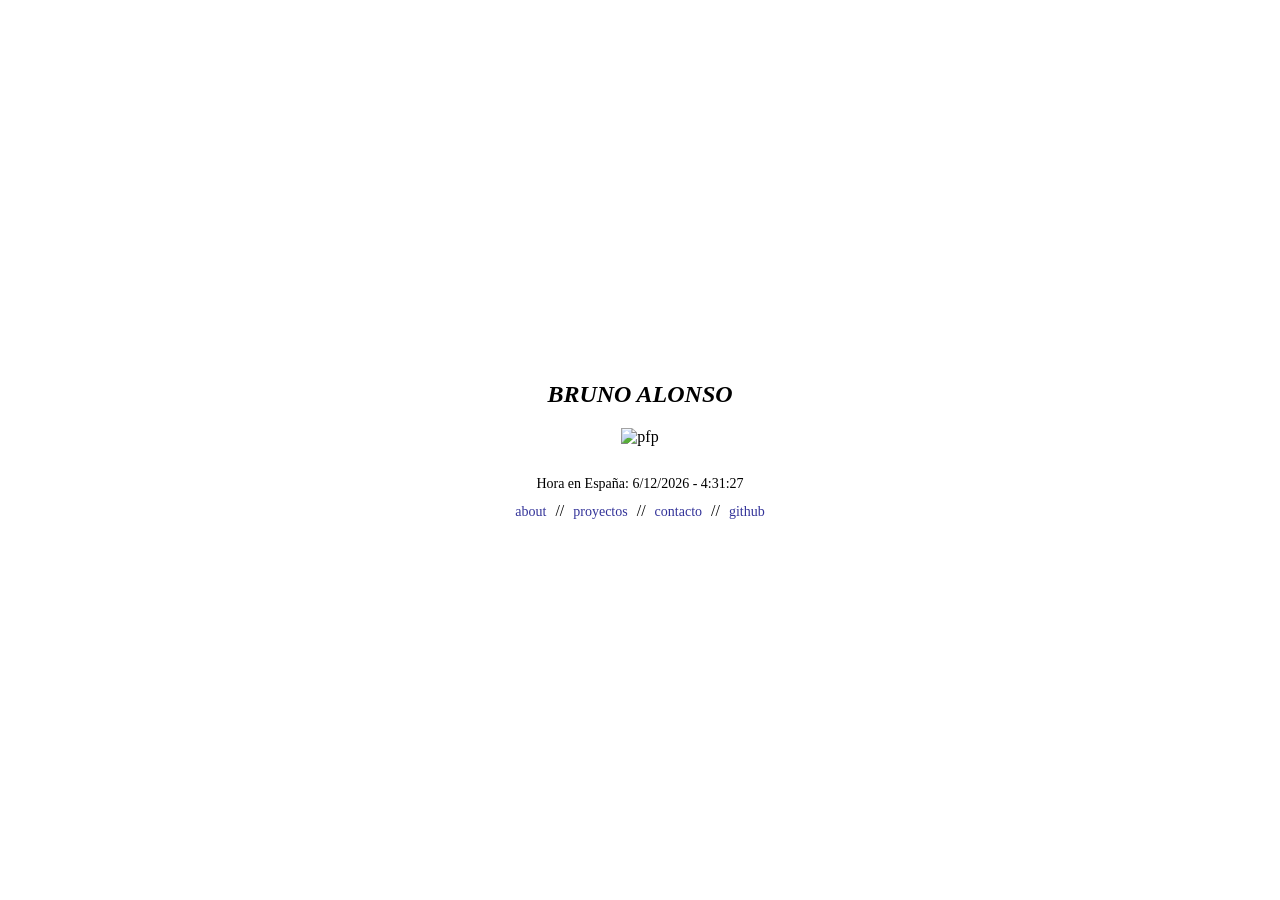
==== index.html @ a0c5d6df "fixed links contacto" ====
<!DOCTYPE html>
<html lang="es">
<head>
  <meta charset="UTF-8">
  <title>Index - Bruno Alonso</title>
  <style>
    html, body { height: 100%; margin: 0; font-family: Georgia, serif; }
    table      { width: 100%; height: 100%; text-align: center; }
    img        { width: 250px; margin: 20px 0; }
    .nombre    { font-weight: bold; font-size: 24px; font-style: italic; }
    .hora      { margin: 10px 0; font-size: 14px; }
    .links a   { color: #333399; text-decoration: none; margin: 0 5px; font-size: 14px; }
    .links a:hover { text-decoration: underline; }
  </style>
</head>
<body>

<table>
  <tr><td>

    <div class="nombre">BRUNO ALONSO</div>

    <img src="https://avatars.githubusercontent.com/u/91563229?v=4" alt="pfp">

    <div class="hora" id="hora"></div>

    <div class="links">
      <a href="about.html">about</a> //
      <a href="proyectos.html">proyectos</a> //
      <a href="https://www.linkedin.com/in/bruno-alonso-pujol-b14171262/">contacto</a> //
      <a href="https://github.com/bait-py" target="_blank">github</a>
    </div>

  </td></tr>
</table>

<script>
  function actualizarHora() {
    const ahora = new Date();
    const opciones = { timeZone: 'Europe/Madrid', hour12: false };
    document.getElementById('hora').textContent =
            `Hora en España: ${ahora.toLocaleDateString('es-ES', opciones)} - ${ahora.toLocaleTimeString('es-ES', opciones)}`;
  }
  actualizarHora();
  setInterval(actualizarHora, 1000);
</script>

</body>
</html>
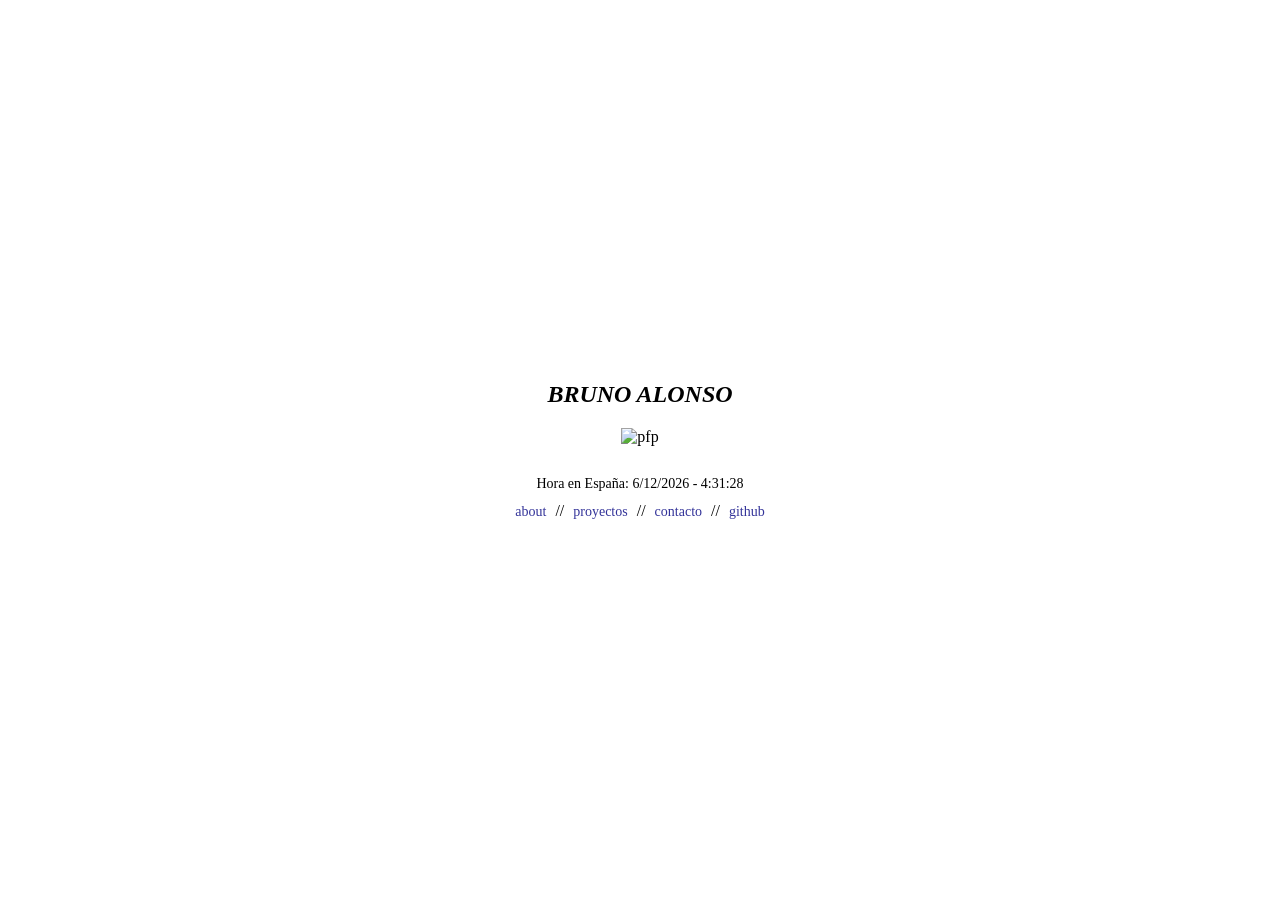
==== commit aa8edfa4: "fixed target blank on contact link" ====
--- a/index.html
+++ b/index.html
@@ -27,7 +27,7 @@
     <div class="links">
       <a href="about.html">about</a> //
       <a href="proyectos.html">proyectos</a> //
-      <a href="https://www.linkedin.com/in/bruno-alonso-pujol-b14171262/">contacto</a> //
+      <a href="https://www.linkedin.com/in/bruno-alonso-pujol-b14171262/" target="_blank">contacto</a> //
       <a href="https://github.com/bait-py" target="_blank">github</a>
     </div>
 
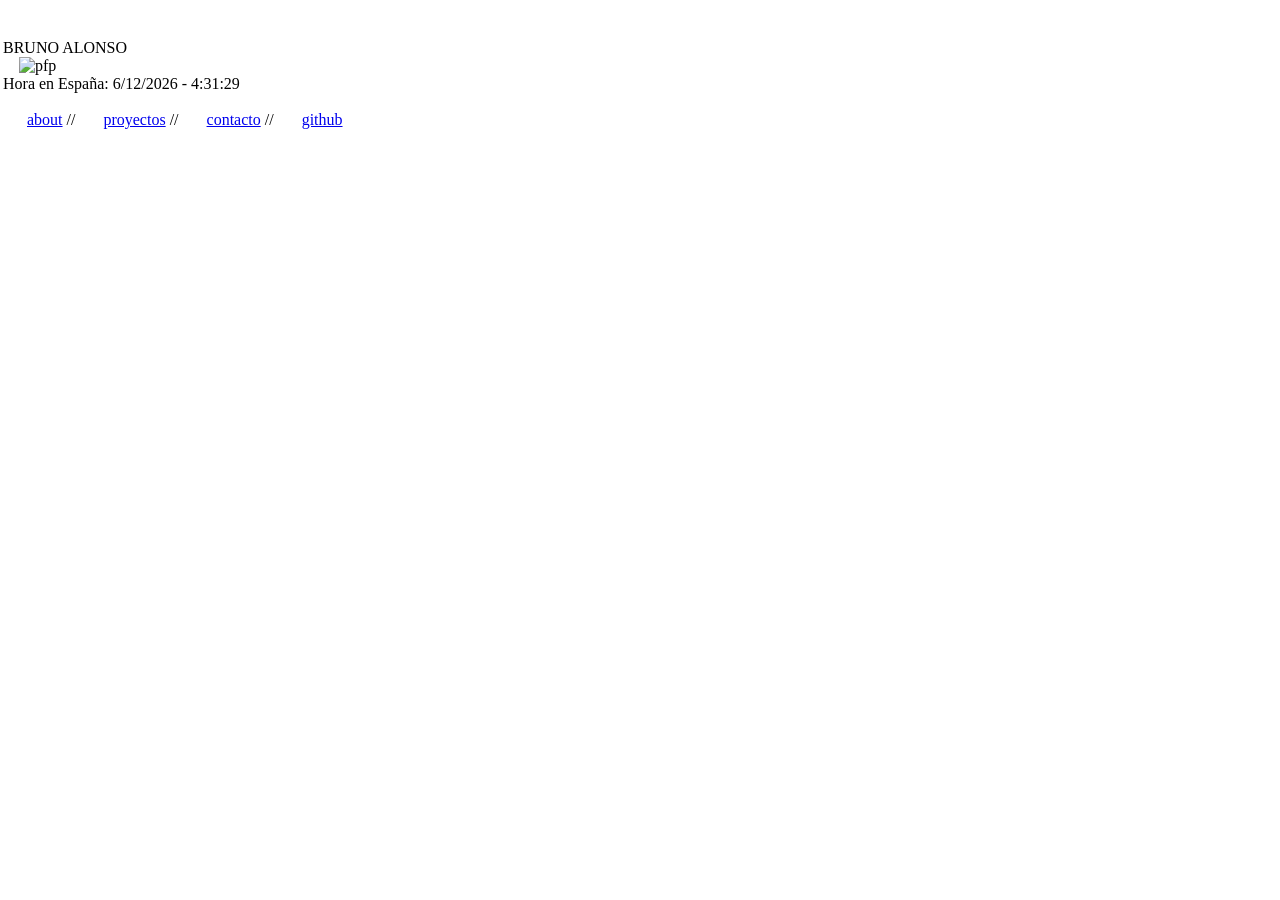
==== commit a41be0f8: "Update index.html" ====
--- a/index.html
+++ b/index.html
@@ -1,48 +1,48 @@
 <!DOCTYPE html>
 <html lang="es">
 <head>
-  <meta charset="UTF-8">
-  <title>Index - Bruno Alonso</title>
-  <style>
-    html, body { height: 100%; margin: 0; font-family: Georgia, serif; }
-    table      { width: 100%; height: 100%; text-align: center; }
-    img        { width: 250px; margin: 20px 0; }
-    .nombre    { font-weight: bold; font-size: 24px; font-style: italic; }
-    .hora      { margin: 10px 0; font-size: 14px; }
-    .links a   { color: #333399; text-decoration: none; margin: 0 5px; font-size: 14px; }
-    .links a:hover { text-decoration: underline; }
-  </style>
+  <meta charset="UTF-8">
+  <title>Index - Bruno Alonso</title>
+  <style>
+    html, body { height: 100%; margin: 0; font-family: Georgia, serif; }
+    table      { width: 100%; height: 100%; text-align: center; }
+    img        { width: 250px; margin: 20px 0; }
+    .nombre    { font-weight: bold; font-size: 24px; font-style: italic; }
+    .hora      { margin: 10px 0; font-size: 14px; }
+    .links a   { color: #333399; text-decoration: none; margin: 0 5px; font-size: 14px; }
+    .links a:hover { text-decoration: underline; }
+  </style>
 </head>
 <body>
 
 <table>
-  <tr><td>
+  <tr><td>
 
-    <div class="nombre">BRUNO ALONSO</div>
+    <div class="nombre">BRUNO ALONSO</div>
 
-    <img src="https://avatars.githubusercontent.com/u/91563229?v=4" alt="pfp">
+    <img src="https://avatars.githubusercontent.com/u/91563229?v=4" alt="pfp">
 
-    <div class="hora" id="hora"></div>
+    <div class="hora" id="hora"></div>
 
-    <div class="links">
-      <a href="about.html">about</a> //
-      <a href="proyectos.html">proyectos</a> //
-      <a href="https://www.linkedin.com/in/bruno-alonso-pujol-b14171262/" target="_blank">contacto</a> //
-      <a href="https://github.com/bait-py" target="_blank">github</a>
-    </div>
+    <div class="links">
+      <a href="about.html">about</a> //
+      <a href="proyectos.html">proyectos</a> //
+      <a href="https://www.linkedin.com/in/bruno-alonso-pujol-b14171262/" target="_blank">contacto</a> //
+      <a href="https://github.com/bait-py" target="_blank">github</a>
+    </div>
 
-  </td></tr>
+  </td></tr>
 </table>
 
 <script>
-  function actualizarHora() {
-    const ahora = new Date();
-    const opciones = { timeZone: 'Europe/Madrid', hour12: false };
-    document.getElementById('hora').textContent =
-            `Hora en España: ${ahora.toLocaleDateString('es-ES', opciones)} - ${ahora.toLocaleTimeString('es-ES', opciones)}`;
-  }
-  actualizarHora();
-  setInterval(actualizarHora, 1000);
+  function actualizarHora() {
+    const ahora = new Date();
+    const opciones = { timeZone: 'Europe/Madrid', hour12: false };
+    document.getElementById('hora').textContent =
+            `Hora en España: ${ahora.toLocaleDateString('es-ES', opciones)} - ${ahora.toLocaleTimeString('es-ES', opciones)}`;
+  }
+  actualizarHora();
+  setInterval(actualizarHora, 1000);
 </script>
 
 </body>
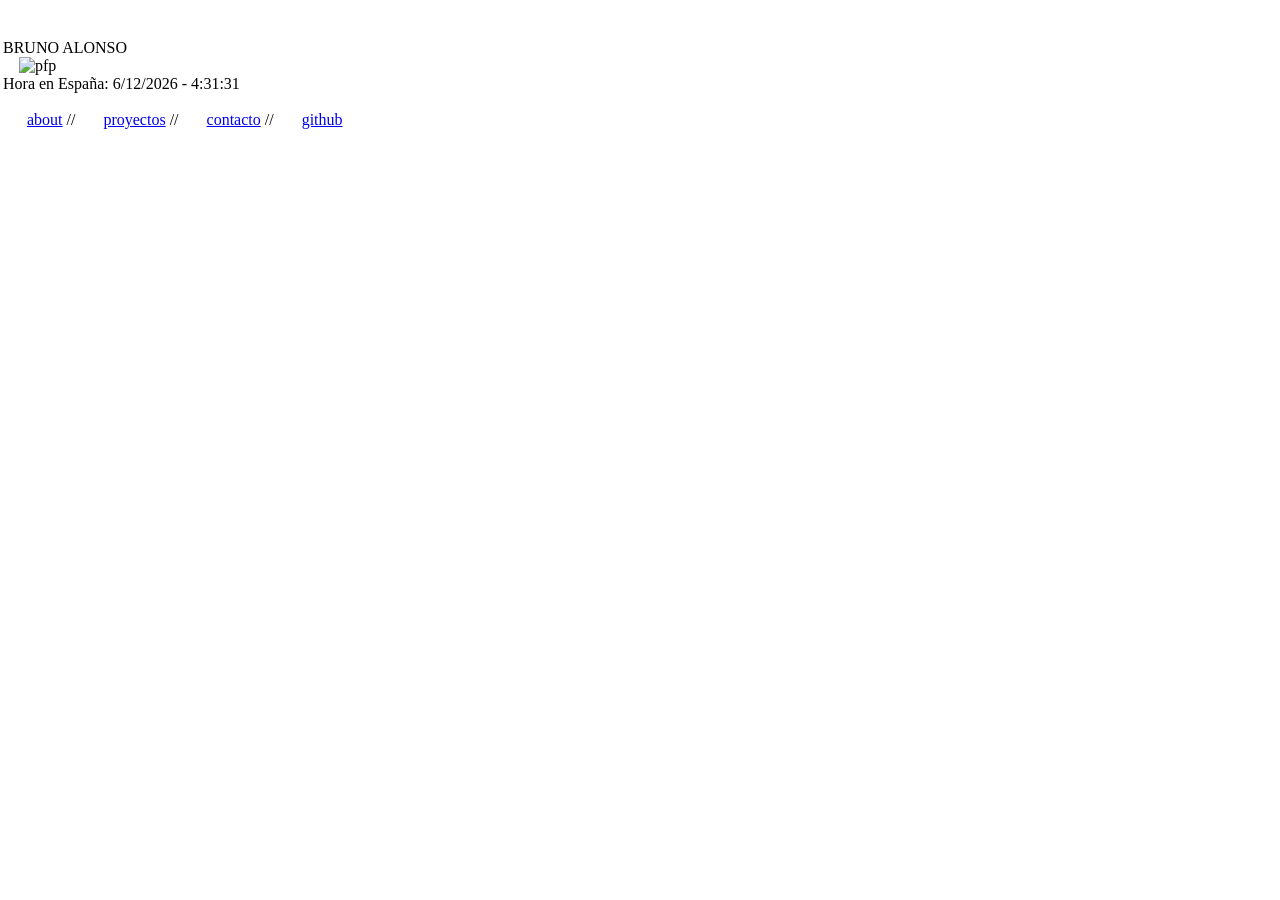
==== commit d2575381: "Fix HTML encoding issues in index.html" ====
--- a/index.html
+++ b/index.html
@@ -18,7 +18,7 @@
 <table>
   <tr><td>
 
-    <div class="nombre">BRUNO ALONSO</div>
+    <div class="nombre">BRUNO ALONSO</div> 
 
     <img src="https://avatars.githubusercontent.com/u/91563229?v=4" alt="pfp">
 
@@ -47,3 +47,4 @@
 
 </body>
 </html>
+
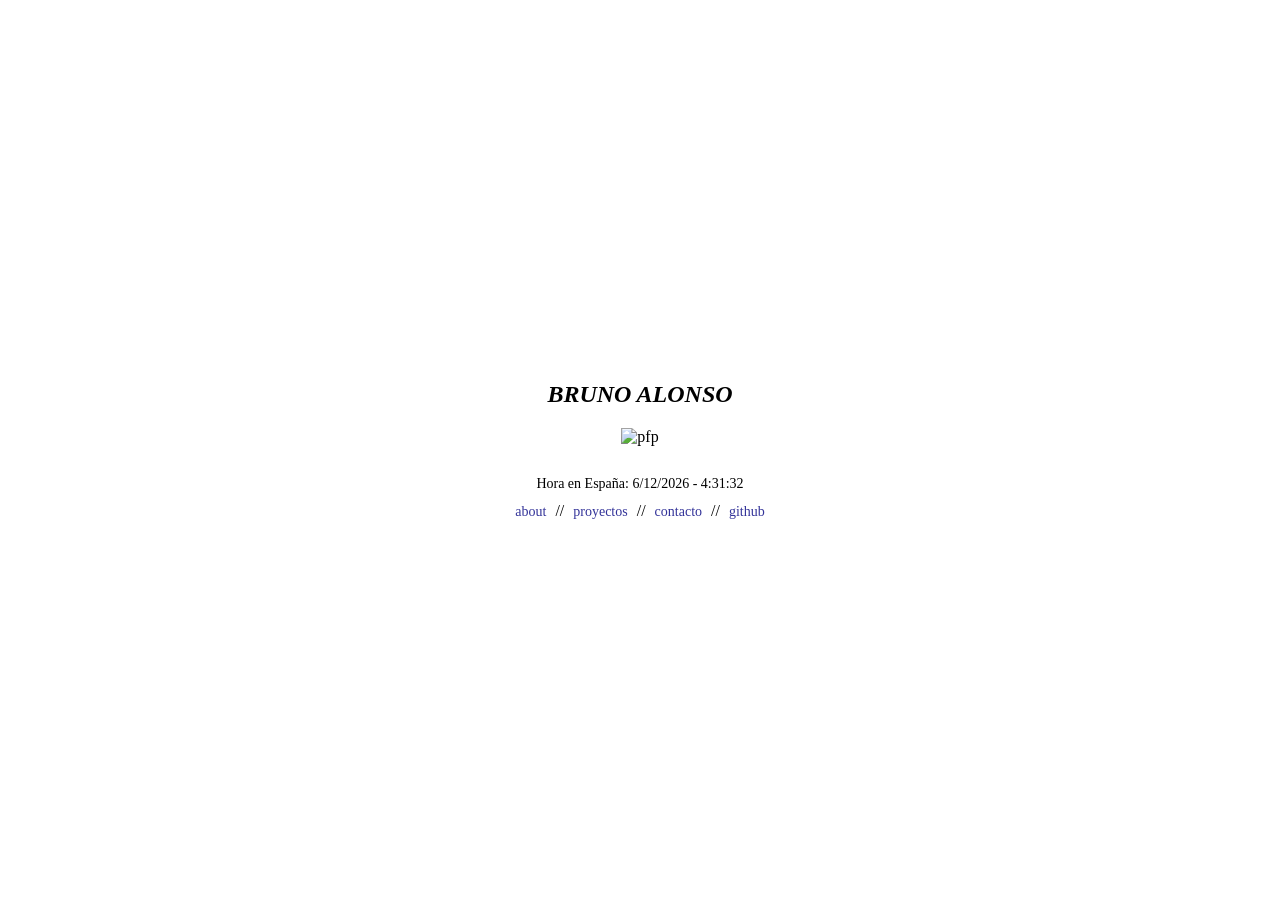
==== commit 4e0d7d35: "Refactor HTML structure and improve formatting in about.html, index.html, and proyectos.html" ====
--- a/index.html
+++ b/index.html
@@ -1,48 +1,43 @@
 <!DOCTYPE html>
 <html lang="es">
 <head>
-  <meta charset="UTF-8">
-  <title>Index - Bruno Alonso</title>
-  <style>
-    html, body { height: 100%; margin: 0; font-family: Georgia, serif; }
-    table      { width: 100%; height: 100%; text-align: center; }
-    img        { width: 250px; margin: 20px 0; }
-    .nombre    { font-weight: bold; font-size: 24px; font-style: italic; }
-    .hora      { margin: 10px 0; font-size: 14px; }
-    .links a   { color: #333399; text-decoration: none; margin: 0 5px; font-size: 14px; }
-    .links a:hover { text-decoration: underline; }
-  </style>
+    <meta charset="UTF-8">
+    <title>Index - Bruno Alonso</title>
+    <style>
+        html, body { height: 100%; margin: 0; font-family: Georgia, serif; }
+        table      { width: 100%; height: 100%; text-align: center; }
+        img        { width: 250px; margin: 20px 0; }
+        .nombre    { font-weight: bold; font-size: 24px; font-style: italic; }
+        .hora      { margin: 10px 0; font-size: 14px; }
+        .links a   { color: #333399; text-decoration: none; margin: 0 5px; font-size: 14px; }
+        .links a:hover { text-decoration: underline; }
+    </style>
 </head>
 <body>
 
 <table>
-  <tr><td>
-
-    <div class="nombre">BRUNO ALONSO</div> 
-
-    <img src="https://avatars.githubusercontent.com/u/91563229?v=4" alt="pfp">
-
-    <div class="hora" id="hora"></div>
-
-    <div class="links">
-      <a href="about.html">about</a> //
-      <a href="proyectos.html">proyectos</a> //
-      <a href="https://www.linkedin.com/in/bruno-alonso-pujol-b14171262/" target="_blank">contacto</a> //
-      <a href="https://github.com/bait-py" target="_blank">github</a>
-    </div>
-
-  </td></tr>
+    <tr><td>
+        <div class="nombre">BRUNO ALONSO</div> 
+        <img src="https://avatars.githubusercontent.com/u/91563229?v=4" alt="pfp">
+        <div class="hora" id="hora"></div>
+        <div class="links">
+            <a href="about.html">about</a> //
+            <a href="proyectos.html">proyectos</a> //
+            <a href="https://www.linkedin.com/in/bruno-alonso-pujol-b14171262/" target="_blank">contacto</a> //
+            <a href="https://github.com/bait-py" target="_blank">github</a>
+        </div>
+    </td></tr>
 </table>
 
 <script>
-  function actualizarHora() {
-    const ahora = new Date();
-    const opciones = { timeZone: 'Europe/Madrid', hour12: false };
-    document.getElementById('hora').textContent =
-            `Hora en España: ${ahora.toLocaleDateString('es-ES', opciones)} - ${ahora.toLocaleTimeString('es-ES', opciones)}`;
-  }
-  actualizarHora();
-  setInterval(actualizarHora, 1000);
+    function actualizarHora() {
+        const ahora = new Date();
+        const opciones = { timeZone: 'Europe/Madrid', hour12: false };
+        document.getElementById('hora').textContent =
+        `Hora en España: ${ahora.toLocaleDateString('es-ES', opciones)} - ${ahora.toLocaleTimeString('es-ES', opciones)}`;
+    }
+    actualizarHora();
+    setInterval(actualizarHora, 1000);
 </script>
 
 </body>
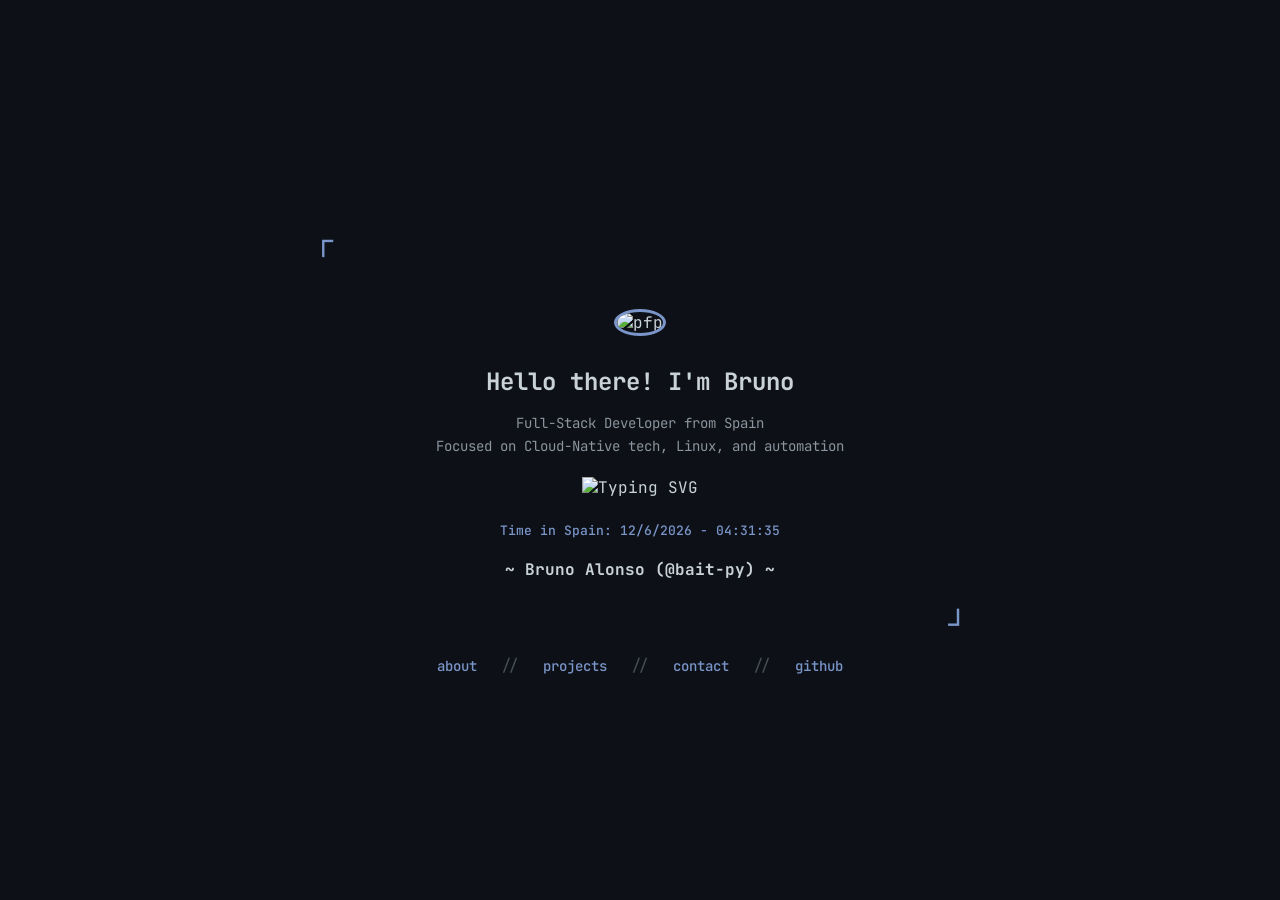
==== commit 606a5257: "Refactor HTML structure and styling in about.html, index.html, and proyectos.html; update content an" ====
--- a/index.html
+++ b/index.html
@@ -1,29 +1,129 @@
 <!DOCTYPE html>
-<html lang="es">
+<html lang="en">
 <head>
     <meta charset="UTF-8">
-    <title>Index - Bruno Alonso</title>
+    <title>Home - Bruno Alonso</title>
+    <link rel="preconnect" href="https://fonts.googleapis.com">
+    <link rel="preconnect" href="https://fonts.gstatic.com" crossorigin>
+    <link href="https://fonts.googleapis.com/css2?family=JetBrains+Mono:wght@400;500;700&display=swap" rel="stylesheet">
     <style>
-        html, body { height: 100%; margin: 0; font-family: Georgia, serif; }
-        table      { width: 100%; height: 100%; text-align: center; }
-        img        { width: 250px; margin: 20px 0; }
-        .nombre    { font-weight: bold; font-size: 24px; font-style: italic; }
-        .hora      { margin: 10px 0; font-size: 14px; }
-        .links a   { color: #333399; text-decoration: none; margin: 0 5px; font-size: 14px; }
-        .links a:hover { text-decoration: underline; }
+        html, body { 
+            height: 100%; 
+            margin: 0; 
+            font-family: 'JetBrains Mono', monospace;
+            background-color: #0D1117;
+            color: #c9d1d9;
+        }
+        table { 
+            width: 100%; 
+            height: 100%; 
+            text-align: center; 
+        }
+        .pfp { 
+            width: 160px; 
+            margin: 20px 0;
+            border-radius: 50%;
+            border: 3px solid #7A95C9;
+        }
+        .bracket {
+            color: #7A95C9;
+            font-size: 32px;
+            font-weight: 700;
+            margin: 10px 0;
+        }
+        .nombre { 
+            font-weight: 700; 
+            font-size: 24px;
+            color: #c9d1d9;
+            margin: 10px 0;
+        }
+        .subtitle {
+            font-size: 14px;
+            color: #8b949e;
+            margin: 15px 0;
+            line-height: 1.6;
+        }
+        .typing-container {
+            margin: 20px 0;
+            min-height: 25px;
+        }
+        .hora { 
+            margin: 20px 0; 
+            font-size: 13px;
+            color: #7A95C9;
+            font-weight: 500;
+        }
+        .links {
+            margin-top: 20px;
+        }
+        .links a { 
+            color: #7A95C9; 
+            text-decoration: none; 
+            margin: 0 8px; 
+            font-size: 14px;
+            font-weight: 500;
+            transition: color 0.3s ease;
+        }
+        .links a:hover { 
+            color: #a8c5e8;
+            text-decoration: underline;
+        }
+        .separator {
+            color: #484f58;
+            margin: 0 5px;
+        }
+        
+        /* Animaciones de entrada */
+        @keyframes fadeInUp {
+            from {
+                opacity: 0;
+                transform: translateY(30px);
+            }
+            to {
+                opacity: 1;
+                transform: translateY(0);
+            }
+        }
+        
+        .animate {
+            animation: fadeInUp 0.8s ease-out forwards;
+            opacity: 0;
+        }
+        
+        .delay-1 { animation-delay: 0.1s; }
+        .delay-2 { animation-delay: 0.2s; }
+        .delay-3 { animation-delay: 0.3s; }
+        .delay-4 { animation-delay: 0.4s; }
+        .delay-5 { animation-delay: 0.5s; }
+        .delay-6 { animation-delay: 0.6s; }
+        .delay-7 { animation-delay: 0.7s; }
+        .delay-8 { animation-delay: 0.8s; }
     </style>
 </head>
 <body>
 
 <table>
     <tr><td>
-        <div class="nombre">BRUNO ALONSO</div> 
-        <img src="https://avatars.githubusercontent.com/u/91563229?v=4" alt="pfp">
-        <div class="hora" id="hora"></div>
-        <div class="links">
-            <a href="about.html">about</a> //
-            <a href="proyectos.html">proyectos</a> //
-            <a href="https://www.linkedin.com/in/bruno-alonso-pujol-b14171262/" target="_blank">contacto</a> //
+        <div style="margin-left: 300px" align="left" class="bracket animate delay-1">「</div>
+        <img class="pfp animate delay-2" src="https://avatars.githubusercontent.com/u/91563229?v=4" alt="pfp">
+        <div class="nombre animate delay-3">Hello there! I'm Bruno</div>
+        <div class="subtitle animate delay-4">
+            Full-Stack Developer from Spain<br>
+            Focused on Cloud-Native tech, Linux, and automation
+        </div>
+        <div class="typing-container animate delay-5">
+            <img src="https://readme-typing-svg.herokuapp.com?font=JetBrains+Mono&size=16&pause=1000&color=7A95C9&center=true&vCenter=true&width=435&lines=Building+impactful+solutions;DevOps+and+Infrastructure;Crafting+robust+systems." alt="Typing SVG" />
+        </div>
+        <div class="hora animate delay-6" id="hora"></div>
+        <div class="nombre animate delay-7" style="font-size: 16px; margin-top: 15px;">~ Bruno Alonso (@bait-py) ~</div>
+        <div style="margin-right: 300px" align="right" class="bracket animate delay-7">」</div>
+        <div class="links animate delay-8">
+            <a href="about.html">about</a>
+            <span class="separator">//</span>
+            <a href="proyectos.html">projects</a>
+            <span class="separator">//</span>
+            <a href="https://www.linkedin.com/in/bruno-alonso-pujol-b14171262/" target="_blank">contact</a>
+            <span class="separator">//</span>
             <a href="https://github.com/bait-py" target="_blank">github</a>
         </div>
     </td></tr>
@@ -34,7 +134,7 @@
         const ahora = new Date();
         const opciones = { timeZone: 'Europe/Madrid', hour12: false };
         document.getElementById('hora').textContent =
-        `Hora en España: ${ahora.toLocaleDateString('es-ES', opciones)} - ${ahora.toLocaleTimeString('es-ES', opciones)}`;
+        `Time in Spain: ${ahora.toLocaleDateString('en-US', opciones)} - ${ahora.toLocaleTimeString('en-US', opciones)}`;
     }
     actualizarHora();
     setInterval(actualizarHora, 1000);
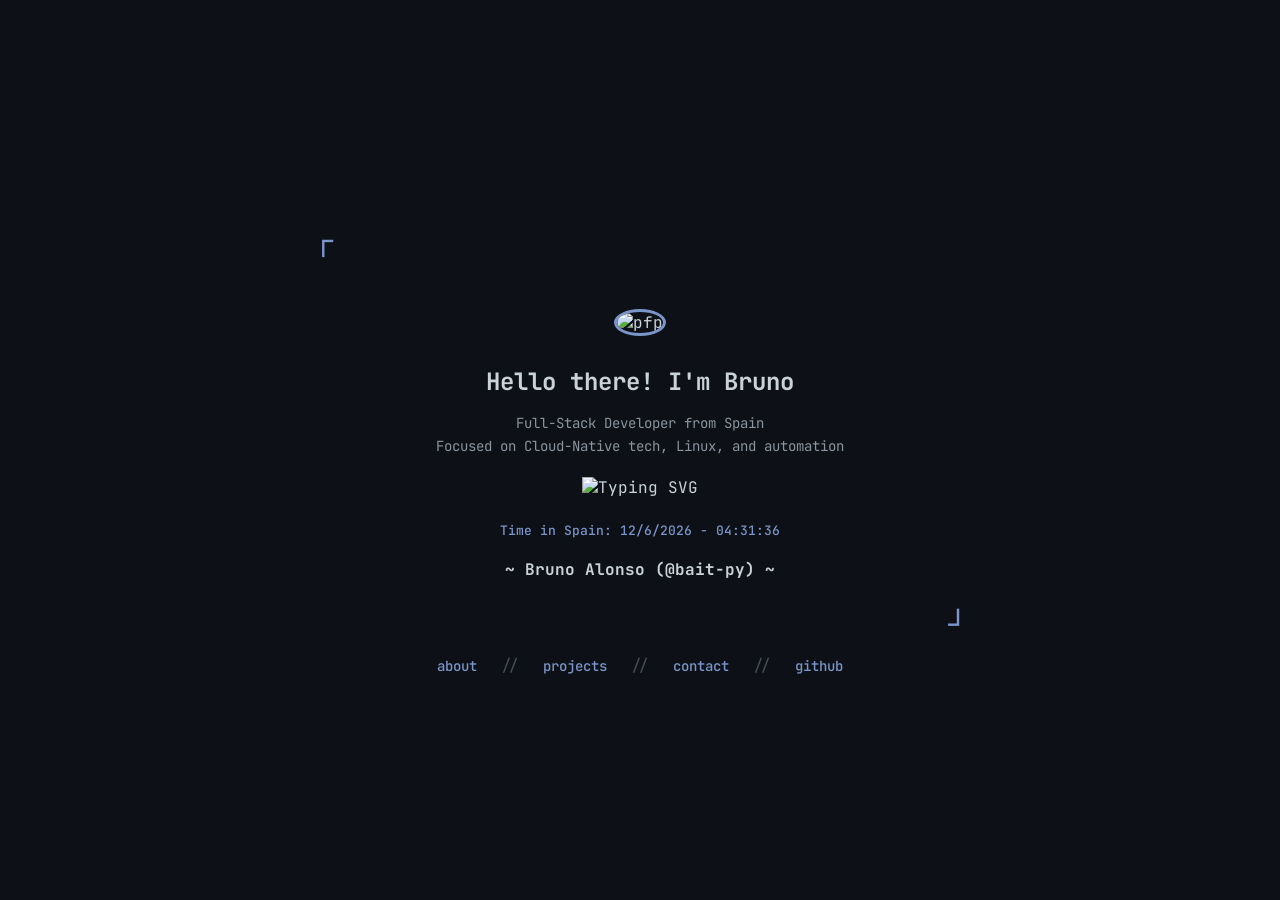
==== commit 75f23fcf: "Add favicon images and site manifest - Added favicon-32x32.png and favicon.ico files to the favicon " ====
--- a/index.html
+++ b/index.html
@@ -6,6 +6,11 @@
     <link rel="preconnect" href="https://fonts.googleapis.com">
     <link rel="preconnect" href="https://fonts.gstatic.com" crossorigin>
     <link href="https://fonts.googleapis.com/css2?family=JetBrains+Mono:wght@400;500;700&display=swap" rel="stylesheet">
+    <link rel="apple-touch-icon" sizes="180x180" href="favicon/apple-touch-icon.png">
+    <link rel="icon" type="image/png" sizes="32x32" href="favicon/favicon-32x32.png">
+    <link rel="icon" type="image/png" sizes="16x16" href="favicon/favicon-16x16.png">
+    <link rel="manifest" href="favicon/site.webmanifest">
+    
     <style>
         html, body { 
             height: 100%; 
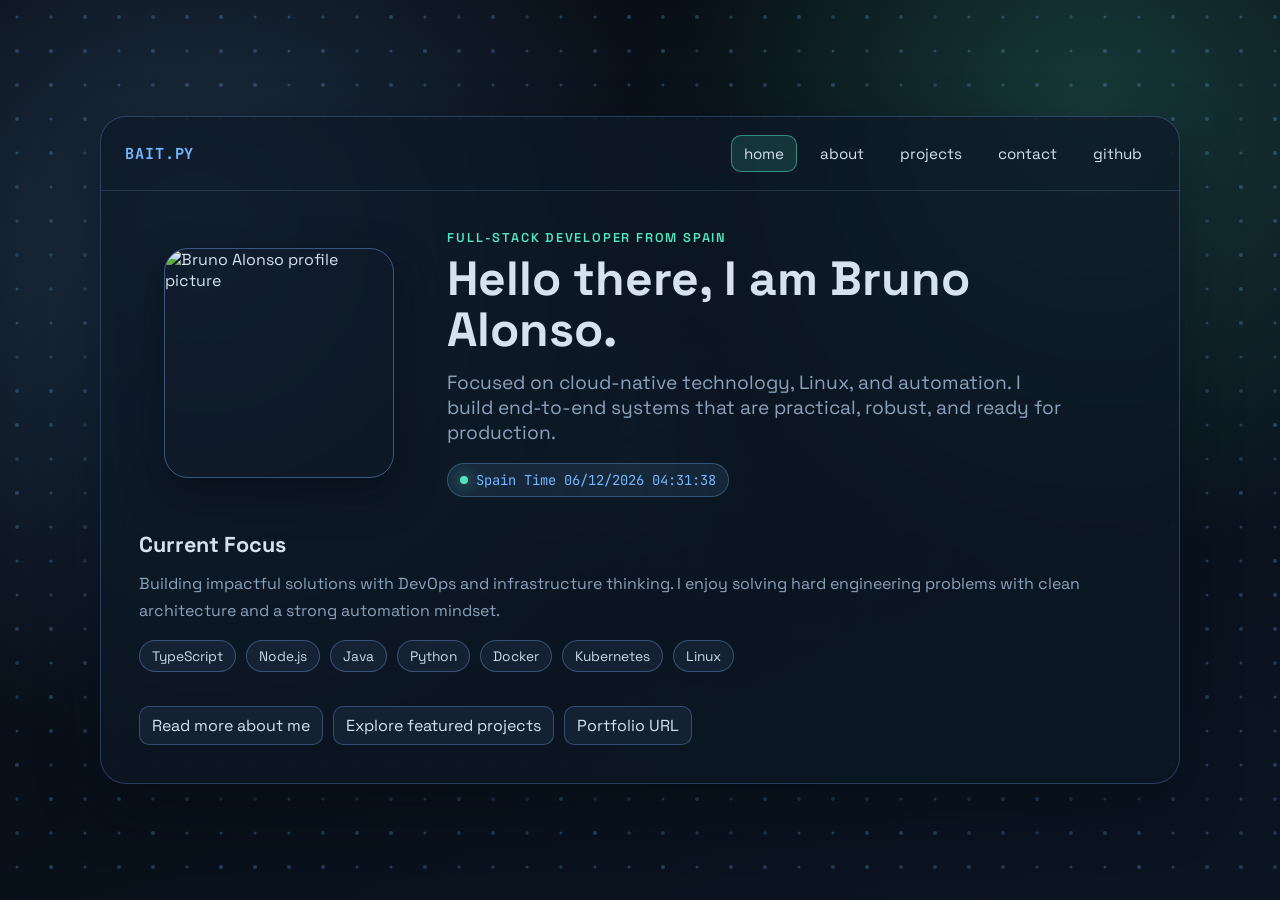
==== commit 0f83473e: "Add interactive features and styles to enhance user experience - Implemented a time widget displayin" ====
--- a/index.html
+++ b/index.html
@@ -2,149 +2,69 @@
 <html lang="en">
 <head>
     <meta charset="UTF-8">
+    <meta name="viewport" content="width=device-width, initial-scale=1.0">
     <title>Home - Bruno Alonso</title>
     <link rel="preconnect" href="https://fonts.googleapis.com">
     <link rel="preconnect" href="https://fonts.gstatic.com" crossorigin>
-    <link href="https://fonts.googleapis.com/css2?family=JetBrains+Mono:wght@400;500;700&display=swap" rel="stylesheet">
+    <link href="https://fonts.googleapis.com/css2?family=JetBrains+Mono:wght@400;500;700&family=Space+Grotesk:wght@400;500;600;700&display=swap" rel="stylesheet">
     <link rel="apple-touch-icon" sizes="180x180" href="favicon/apple-touch-icon.png">
     <link rel="icon" type="image/png" sizes="32x32" href="favicon/favicon-32x32.png">
     <link rel="icon" type="image/png" sizes="16x16" href="favicon/favicon-16x16.png">
     <link rel="manifest" href="favicon/site.webmanifest">
-    
-    <style>
-        html, body { 
-            height: 100%; 
-            margin: 0; 
-            font-family: 'JetBrains Mono', monospace;
-            background-color: #0D1117;
-            color: #c9d1d9;
-        }
-        table { 
-            width: 100%; 
-            height: 100%; 
-            text-align: center; 
-        }
-        .pfp { 
-            width: 160px; 
-            margin: 20px 0;
-            border-radius: 50%;
-            border: 3px solid #7A95C9;
-        }
-        .bracket {
-            color: #7A95C9;
-            font-size: 32px;
-            font-weight: 700;
-            margin: 10px 0;
-        }
-        .nombre { 
-            font-weight: 700; 
-            font-size: 24px;
-            color: #c9d1d9;
-            margin: 10px 0;
-        }
-        .subtitle {
-            font-size: 14px;
-            color: #8b949e;
-            margin: 15px 0;
-            line-height: 1.6;
-        }
-        .typing-container {
-            margin: 20px 0;
-            min-height: 25px;
-        }
-        .hora { 
-            margin: 20px 0; 
-            font-size: 13px;
-            color: #7A95C9;
-            font-weight: 500;
-        }
-        .links {
-            margin-top: 20px;
-        }
-        .links a { 
-            color: #7A95C9; 
-            text-decoration: none; 
-            margin: 0 8px; 
-            font-size: 14px;
-            font-weight: 500;
-            transition: color 0.3s ease;
-        }
-        .links a:hover { 
-            color: #a8c5e8;
-            text-decoration: underline;
-        }
-        .separator {
-            color: #484f58;
-            margin: 0 5px;
-        }
-        
-        /* Animaciones de entrada */
-        @keyframes fadeInUp {
-            from {
-                opacity: 0;
-                transform: translateY(30px);
-            }
-            to {
-                opacity: 1;
-                transform: translateY(0);
-            }
-        }
-        
-        .animate {
-            animation: fadeInUp 0.8s ease-out forwards;
-            opacity: 0;
-        }
-        
-        .delay-1 { animation-delay: 0.1s; }
-        .delay-2 { animation-delay: 0.2s; }
-        .delay-3 { animation-delay: 0.3s; }
-        .delay-4 { animation-delay: 0.4s; }
-        .delay-5 { animation-delay: 0.5s; }
-        .delay-6 { animation-delay: 0.6s; }
-        .delay-7 { animation-delay: 0.7s; }
-        .delay-8 { animation-delay: 0.8s; }
-    </style>
+    <link rel="stylesheet" href="assets/styles.css">
 </head>
 <body>
+<canvas class="ambient-canvas" id="ambient-canvas" aria-hidden="true"></canvas>
+<div class="page-wrap">
+    <main class="main-shell">
+        <nav class="nav fade-in fade-delay-1">
+            <div class="logo">BAIT.PY</div>
+            <div class="nav-links">
+                <a class="active" href="index.html">home</a>
+                <a href="about.html">about</a>
+                <a href="proyectos.html">projects</a>
+                <a href="https://www.linkedin.com/in/brunoalonsopujol/" target="_blank" rel="noopener">contact</a>
+                <a href="https://github.com/bait-py" target="_blank" rel="noopener">github</a>
+            </div>
+        </nav>
 
-<table>
-    <tr><td>
-        <div style="margin-left: 300px" align="left" class="bracket animate delay-1">「</div>
-        <img class="pfp animate delay-2" src="https://avatars.githubusercontent.com/u/91563229?v=4" alt="pfp">
-        <div class="nombre animate delay-3">Hello there! I'm Bruno</div>
-        <div class="subtitle animate delay-4">
-            Full-Stack Developer from Spain<br>
-            Focused on Cloud-Native tech, Linux, and automation
-        </div>
-        <div class="typing-container animate delay-5">
-            <img src="https://readme-typing-svg.herokuapp.com?font=JetBrains+Mono&size=16&pause=1000&color=7A95C9&center=true&vCenter=true&width=435&lines=Building+impactful+solutions;DevOps+and+Infrastructure;Crafting+robust+systems." alt="Typing SVG" />
-        </div>
-        <div class="hora animate delay-6" id="hora"></div>
-        <div class="nombre animate delay-7" style="font-size: 16px; margin-top: 15px;">~ Bruno Alonso (@bait-py) ~</div>
-        <div style="margin-right: 300px" align="right" class="bracket animate delay-7">」</div>
-        <div class="links animate delay-8">
-            <a href="about.html">about</a>
-            <span class="separator">//</span>
-            <a href="proyectos.html">projects</a>
-            <span class="separator">//</span>
-            <a href="https://www.linkedin.com/in/bruno-alonso-pujol-b14171262/" target="_blank">contact</a>
-            <span class="separator">//</span>
-            <a href="https://github.com/bait-py" target="_blank">github</a>
-        </div>
-    </td></tr>
-</table>
+        <section class="content">
+            <div class="hero fade-in fade-delay-2">
+                <img class="hero-pfp" src="https://avatars.githubusercontent.com/u/91563229?v=4" alt="Bruno Alonso profile picture">
+                <div>
+                    <p class="kicker">Full-Stack Developer from Spain</p>
+                    <h1>Hello there, I am Bruno Alonso.</h1>
+                    <p class="subtitle">Focused on cloud-native technology, Linux, and automation. I build end-to-end systems that are practical, robust, and ready for production.</p>
+                    <div class="live-time" aria-live="polite">
+                        <span class="status-dot" aria-hidden="true"></span>
+                        <span id="js-time">Spain Time</span>
+                    </div>
+                </div>
+            </div>
 
-<script>
-    function actualizarHora() {
-        const ahora = new Date();
-        const opciones = { timeZone: 'Europe/Madrid', hour12: false };
-        document.getElementById('hora').textContent =
-        `Time in Spain: ${ahora.toLocaleDateString('en-US', opciones)} - ${ahora.toLocaleTimeString('en-US', opciones)}`;
-    }
-    actualizarHora();
-    setInterval(actualizarHora, 1000);
-</script>
+            <div class="section fade-in fade-delay-3">
+                <h2>Current Focus</h2>
+                <p>Building impactful solutions with DevOps and infrastructure thinking. I enjoy solving hard engineering problems with clean architecture and a strong automation mindset.</p>
+                <div class="tech-tags" aria-label="Main technologies">
+                    <span>TypeScript</span>
+                    <span>Node.js</span>
+                    <span>Java</span>
+                    <span>Python</span>
+                    <span>Docker</span>
+                    <span>Kubernetes</span>
+                    <span>Linux</span>
+                </div>
+            </div>
 
+            <div class="footer-links fade-in fade-delay-4">
+                <a href="about.html">Read more about me</a>
+                <a href="proyectos.html">Explore featured projects</a>
+                <a href="https://bait-py.github.io/portfolio/" target="_blank" rel="noopener">Portfolio URL</a>
+            </div>
+        </section>
+    </main>
+</div>
+<script src="assets/interactive.js" defer></script>
 </body>
 </html>
 
--- a/assets/styles.css
+++ b/assets/styles.css
@@ -0,0 +1,382 @@
+:root {
+    --bg-0: #05090f;
+    --bg-1: #0b1522;
+    --panel: rgba(13, 24, 38, 0.72);
+    --panel-border: rgba(130, 177, 255, 0.25);
+    --text: #d7e2f0;
+    --muted: #8ba2bc;
+    --accent: #73b8ff;
+    --accent-2: #53e6bf;
+    --shadow: rgba(5, 12, 20, 0.45);
+    --max-width: 1080px;
+}
+
+* {
+    box-sizing: border-box;
+}
+
+html,
+body {
+    margin: 0;
+    min-height: 100%;
+}
+
+body {
+    font-family: "Space Grotesk", "Segoe UI", sans-serif;
+    background:
+        radial-gradient(circle at 15% 25%, rgba(115, 184, 255, 0.2), transparent 42%),
+        radial-gradient(circle at 85% 12%, rgba(83, 230, 191, 0.2), transparent 34%),
+        linear-gradient(155deg, var(--bg-0) 0%, var(--bg-1) 100%);
+    color: var(--text);
+    overflow-x: hidden;
+}
+
+.ambient-canvas {
+    position: fixed;
+    inset: 0;
+    z-index: 0;
+    pointer-events: none;
+    opacity: 0.92;
+}
+
+.page-wrap {
+    position: relative;
+    z-index: 1;
+    min-height: 100vh;
+    padding: 24px;
+    display: flex;
+    justify-content: center;
+}
+
+.main-shell {
+    width: min(100%, var(--max-width));
+    margin: auto;
+    background: var(--panel);
+    border: 1px solid var(--panel-border);
+    border-radius: 26px;
+    backdrop-filter: blur(12px);
+    box-shadow: 0 24px 60px var(--shadow);
+    overflow: hidden;
+}
+
+.nav {
+    display: flex;
+    flex-wrap: wrap;
+    gap: 14px;
+    align-items: center;
+    justify-content: space-between;
+    padding: 18px 24px;
+    border-bottom: 1px solid rgba(130, 177, 255, 0.18);
+}
+
+.logo {
+    font-family: "JetBrains Mono", monospace;
+    font-weight: 700;
+    color: var(--accent);
+    letter-spacing: 0.06em;
+    font-size: 0.95rem;
+}
+
+.nav-links {
+    display: flex;
+    gap: 10px;
+    flex-wrap: wrap;
+}
+
+.nav-links a {
+    text-decoration: none;
+    color: var(--text);
+    font-size: 0.95rem;
+    padding: 8px 12px;
+    border-radius: 10px;
+    border: 1px solid transparent;
+    transition: transform 180ms ease, border-color 180ms ease, background-color 180ms ease;
+}
+
+.nav-links a:hover,
+.nav-links a:focus-visible {
+    transform: translateY(-2px);
+    border-color: rgba(130, 177, 255, 0.48);
+    background-color: rgba(130, 177, 255, 0.12);
+    outline: none;
+}
+
+.nav-links a.active {
+    border-color: rgba(83, 230, 191, 0.5);
+    background-color: rgba(83, 230, 191, 0.14);
+}
+
+.content {
+    padding: clamp(20px, 3vw, 42px);
+}
+
+.hero {
+    display: grid;
+    gap: 28px;
+    grid-template-columns: minmax(220px, 280px) 1fr;
+    align-items: center;
+}
+
+.hero-pfp {
+    width: min(230px, 100%);
+    aspect-ratio: 1 / 1;
+    border-radius: 24px;
+    border: 1px solid rgba(130, 177, 255, 0.4);
+    object-fit: cover;
+    justify-self: center;
+    box-shadow: 0 16px 38px rgba(2, 9, 16, 0.5);
+}
+
+.kicker {
+    margin: 0;
+    color: var(--accent-2);
+    text-transform: uppercase;
+    font-size: 0.8rem;
+    letter-spacing: 0.14em;
+    font-weight: 600;
+}
+
+h1 {
+    margin: 8px 0 14px;
+    font-size: clamp(2rem, 5vw, 3rem);
+    line-height: 1.06;
+}
+
+.subtitle {
+    margin: 0;
+    font-size: clamp(1rem, 2vw, 1.2rem);
+    color: var(--muted);
+    max-width: 52ch;
+}
+
+.live-time {
+    margin-top: 18px;
+    display: inline-flex;
+    gap: 8px;
+    align-items: center;
+    font-family: "JetBrains Mono", monospace;
+    color: var(--accent);
+    font-size: 0.86rem;
+    padding: 7px 12px;
+    border-radius: 999px;
+    border: 1px solid rgba(115, 184, 255, 0.3);
+    background: rgba(115, 184, 255, 0.1);
+}
+
+.status-dot {
+    width: 8px;
+    height: 8px;
+    border-radius: 999px;
+    background: var(--accent-2);
+    box-shadow: 0 0 16px var(--accent-2);
+}
+
+.section {
+    margin-top: 34px;
+}
+
+.section h2 {
+    margin: 0 0 12px;
+    font-size: 1.35rem;
+}
+
+.section p {
+    margin: 0;
+    color: var(--muted);
+    line-height: 1.7;
+}
+
+.tech-tags {
+    margin-top: 16px;
+    display: flex;
+    flex-wrap: wrap;
+    gap: 10px;
+}
+
+.tech-tags span {
+    border-radius: 999px;
+    border: 1px solid rgba(130, 177, 255, 0.32);
+    background: rgba(130, 177, 255, 0.08);
+    padding: 6px 12px;
+    font-size: 0.86rem;
+    color: #c8d9ea;
+}
+
+.projects-grid {
+    display: grid;
+    gap: 12px;
+}
+
+.project-card {
+    border-radius: 16px;
+    border: 1px solid rgba(130, 177, 255, 0.22);
+    background: rgba(9, 17, 28, 0.72);
+    padding: 16px;
+    transition: transform 180ms ease, border-color 180ms ease, box-shadow 180ms ease;
+}
+
+.project-card:hover {
+    transform: translateY(-3px);
+    border-color: rgba(83, 230, 191, 0.4);
+    box-shadow: 0 12px 24px rgba(4, 13, 24, 0.45);
+}
+
+.project-card h3 {
+    margin: 0 0 6px;
+    font-size: 1.05rem;
+}
+
+.project-card h3 a {
+    color: var(--accent);
+    text-decoration: none;
+}
+
+.project-card p {
+    margin: 0;
+    color: var(--muted);
+    line-height: 1.6;
+}
+
+.footer-links {
+    margin-top: 34px;
+    display: flex;
+    gap: 10px;
+    flex-wrap: wrap;
+}
+
+.footer-links a {
+    text-decoration: none;
+    border-radius: 10px;
+    border: 1px solid rgba(130, 177, 255, 0.3);
+    color: var(--text);
+    padding: 8px 12px;
+    background: rgba(130, 177, 255, 0.08);
+    transition: transform 180ms ease, border-color 180ms ease;
+}
+
+.footer-links a:hover,
+.footer-links a:focus-visible {
+    transform: translateY(-2px);
+    border-color: rgba(83, 230, 191, 0.52);
+    outline: none;
+}
+
+.fade-in {
+    opacity: 0;
+    transform: translateY(18px);
+    animation: rise 650ms ease forwards;
+}
+
+.fade-delay-1 { animation-delay: 80ms; }
+.fade-delay-2 { animation-delay: 160ms; }
+.fade-delay-3 { animation-delay: 240ms; }
+.fade-delay-4 { animation-delay: 320ms; }
+.fade-delay-5 { animation-delay: 420ms; }
+
+@keyframes rise {
+    to {
+        opacity: 1;
+        transform: translateY(0);
+    }
+}
+
+.custom-cursor-enabled,
+.custom-cursor-enabled a,
+.custom-cursor-enabled button,
+.custom-cursor-enabled img,
+.custom-cursor-enabled input,
+.custom-cursor-enabled textarea,
+.custom-cursor-enabled select {
+    cursor: none;
+}
+
+.cursor-follower-layer {
+    position: fixed;
+    inset: 0;
+    z-index: 50;
+    pointer-events: none;
+    opacity: 0;
+    transition: opacity 180ms ease;
+}
+
+.cursor-follower-layer.is-visible {
+    opacity: 1;
+}
+
+.cursor-dot,
+.cursor-ring {
+    position: fixed;
+    border-radius: 999px;
+    pointer-events: none;
+    transform: translate(-50%, -50%);
+}
+
+.cursor-dot {
+    width: 8px;
+    height: 8px;
+    background: #e8f3ff;
+    box-shadow: 0 0 16px rgba(115, 184, 255, 0.8);
+}
+
+.cursor-ring {
+    width: 28px;
+    height: 28px;
+    border: 1.5px solid rgba(232, 243, 255, 0.95);
+    transition: width 300ms ease, height 300ms ease, border-color 300ms ease;
+}
+
+.cursor-follower-layer.is-hovering .cursor-ring {
+    width: 44px;
+    height: 44px;
+    border-color: rgba(83, 230, 191, 0.95);
+}
+
+@media (max-width: 820px) {
+    .hero {
+        grid-template-columns: 1fr;
+        text-align: center;
+    }
+
+    .subtitle {
+        margin-inline: auto;
+    }
+
+    .live-time {
+        justify-content: center;
+    }
+
+    .content {
+        padding: 20px;
+    }
+}
+
+@media (prefers-reduced-motion: reduce) {
+    .fade-in {
+        animation: none;
+        opacity: 1;
+        transform: none;
+    }
+
+    .project-card,
+    .footer-links a,
+    .nav-links a {
+        transition: none;
+    }
+
+    .cursor-follower-layer,
+    .ambient-canvas {
+        display: none;
+    }
+}
+
+@media (max-width: 900px) {
+    .custom-cursor-enabled,
+    .custom-cursor-enabled a,
+    .custom-cursor-enabled button,
+    .custom-cursor-enabled img,
+    .custom-cursor-enabled input,
+    .custom-cursor-enabled textarea,
+    .custom-cursor-enabled select {
+        cursor: auto;
+    }
+}
